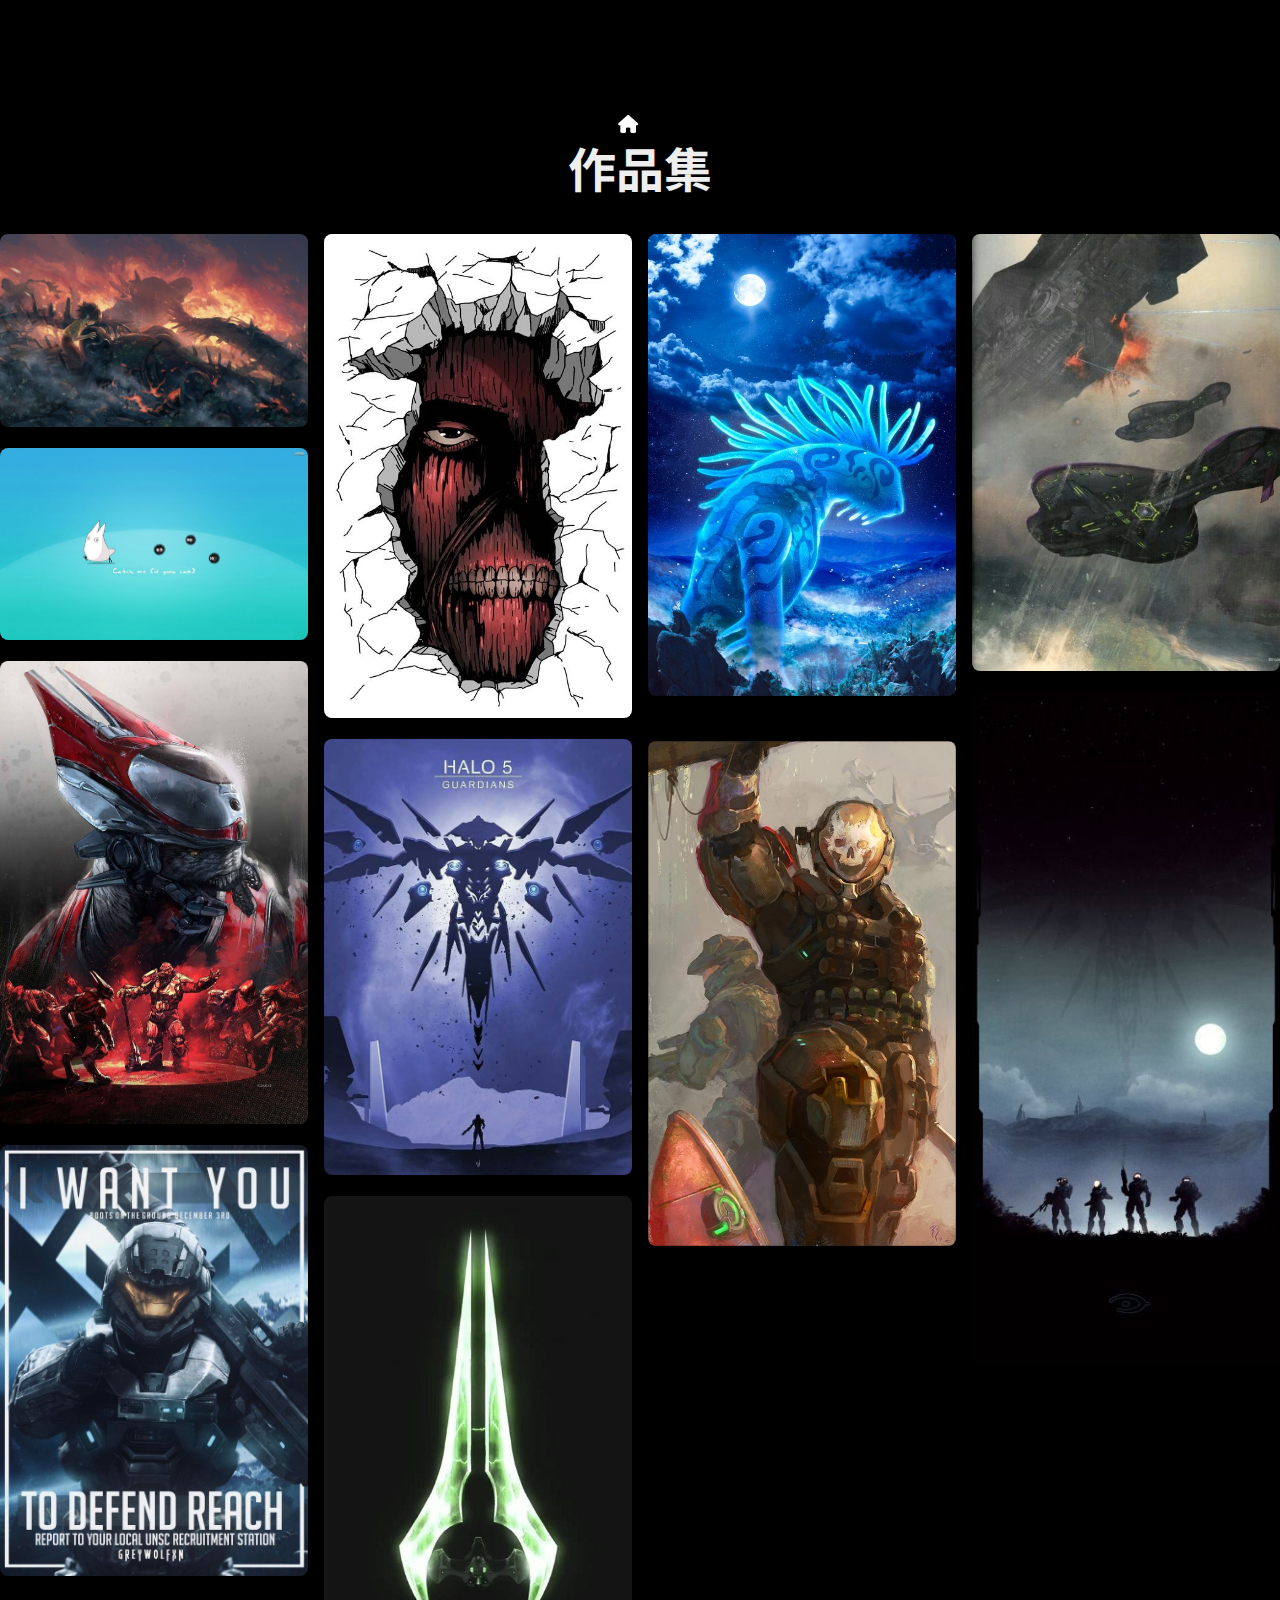
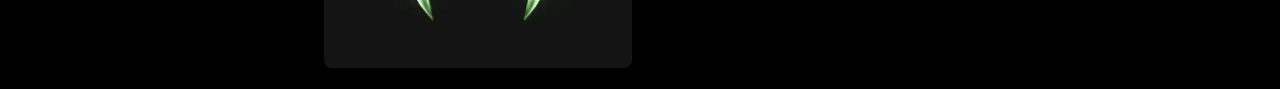
==== portfolio.html @ c99e866b "Add files via upload" ====
<!DOCTYPE html>
<html lang="en">
<head>
    <meta charset="UTF-8">
    <meta http-equiv="X-UA-Compatible" content="IE=edge">
    <meta name="viewport" content="width=device-width, initial-scale=1.0">
    <title>Index</title>
    <link rel="stylesheet" href="style.css">
    <link rel="stylesheet" href="https://cdnjs.cloudflare.com/ajax/libs/font-awesome/6.5.1/css/all.min.css">
    <link rel="preconnect" href="https://fonts.googleapis.com">
    <link rel="preconnect" href="https://fonts.gstatic.com" crossorigin>
    <link href="https://fonts.googleapis.com/css2?family=Noto+Sans+TC:wght@100..900&family=Noto+Sans:ital,wght@0,100..900;1,100..900&display=swap" rel="stylesheet">

</head>
<body>
    <header>
        <nav>
            <a href="index.html" data-tab="intro">
                <i class="fa-solid fa-house"></i>
            </a>
        </nav>
    </header>
    <div id="portfolio" class="portfolio-title">
        <h1>作品集</h1>
            </div>
                <div class="portfolio">
                    <img src="img/P1.jpg" alt="">
                    <img src="img/P2.jpg" alt="">
                    <img src="img/P3.jpg" alt="">
                    <img src="img/P4.jpg" alt="">
                    <img src="img/P5.jpg" alt="">
                    <img src="img/P6.jpg" alt="">
                    <img src="img/P7.jpg" alt="">
                    <img src="img/P8.jpg" alt="">
                    <img src="img/P9.jpg" alt="">
                    <img src="img/P10.jpg" alt="">
                    <img src="img/P11.jpg" alt="">
                    <img src="img/P12.jpg" alt="">

                </div>

    <script src="app.js"></script>
</body>
</html>
---- style.css ----
@import url('https://fonts.googleapis.com/css2?family=Pacifico&display=swap');
body{
    margin :0;
    background-color: #000000;
      font-family: "Noto Sans TC", sans-serif;
      font-optical-sizing: auto;
      font-weight: 400;
      font-style: normal;
}
header{
    width: 100%;
    height: 100px;
    position: fixed;
    z-index: 100;
    text-align: center;
    padding-top: 10px;
}
header i{
    color: white;
    border-radius: 50px; 
}
header i:hover{
    background-color: #fff;
    color: black;
}
header nav a{
    padding: 6px 12px;
    margin: auto;
    margin-right: 25px;
    color: white;
    font-size: small;
    font-size: 18px;
    border-radius: 20px;
}
header nav a:hover{
    background-color: #eee;
    color: #000000;
}
.banner{
    height: 100vh;
    position: relative;
    overflow: hidden;
}
.banner .bg{
    position: absolute;
    left: 0;
    bottom: 0;
    width: 100%;
    height: 100%;
    background-size: auto 100%;
    background-position: center bottom;
    transition: 0.1s;
}
.banner .bg-1{
    background-image: url('img/0.png');
}
.banner .bg-2{
    background-image: url('img/1.png');
}
.banner .bg-3{
    background-image: url('img/2.png');
}
.banner .bg-4{
    background-image: url('img/3.png');
}
.banner .bg-5{
    background-image: url('img/4.png');
}
.banner .bg-6{
    background-image: url('img/5.png');
}
.banner .bg-7{
    background-image: url('img/6.png');
}
.banner .bg-8{
    background-image: url('img/7.png');
}
.banner .bg-9{
    background-image: url('img/8.png');
}
.dragon {
    background-image: url("img/dragon.png");
    opacity: 0;
    transition: transform 0.5s ease, opacity 0.5s ease;
}
.fire{
    background-image: url("img/fire.png");
}
.banner  h1{
    position: absolute;
    top: 20%;
    left: 0;
    width: 100%;
    text-align: center;
    font-size: 11rem;
    color: #fff;
}
.intro{
    min-height: 50vh;
    color: #eee;
    display: flex;
    flex-direction: column;
    justify-content: center;
    align-items: center;
    font-size: 24px;
}
.intro img{
    width: 130px;
    height: 130px;
    border-radius: 50%;
}
.intro p{
    width: 700px;
    max-width: 100%;
    text-align: center;
    font-size: 18px;
}
.special-skill{
    position: relative;
    margin-top: 100px;
    width: 100%;
    height: 370px;
    overflow: hidden;
    font-size: 18px;
}
.skill h1{
    font-size: 24px;
}
.skill{
    position: absolute;
    width: 200px;
    height: 320px;
    text-align: justify;
    background-color: #fff;
    border-radius: 10px;
    padding: 20px;
    transition:  0.5s;
    left: calc(50% - 110px);
    top: 0;
}
.skill-item{
    display: flex;
    flex-direction: column;
    justify-content: center;
    align-items: center;
    text-align: center;
}
.skill i{
    width: 100px;
    height: 100px;
    color: #FFAA31;
    font-size: 5em;
    display: flex;
    justify-content: center;
    align-items: center;
    border-radius: 5px;
}
#next{
    position: absolute;
    right: 50px;
    top: 40%;
}
#prev{
    position: absolute;
    left: 50px;
    top: 40%;
}
#prev, #next{
    color: #fff;
    background: none;
    border: none;
    font-size: xxx-large;
    font-family: monospace;
    font-weight: bold;
    opacity: 0.5;
    transition: opacity 0.5s;
}
#prev:hover,
#next:hover{
    opacity: 1;
}
.portfolio-title{
    margin-top: 100px;
    color: #eee;
    display: flex;
    flex-direction: column;
    justify-content: center;
    align-items: center;
    font-size: 24px;
}
.portfolio{
columns: 300px;
}
.portfolio img {
    width: 100%;
    margin-bottom: 1em;
    border-radius: 8px;
}
.tab{
    width: 100%;
    height: 100vh;
    overflow: hidden;
    position: relative;
    background-size: 50%;
}
.tab .container{
    width: 1140px;
    max-width: 100%;
    height: 100%;
    padding-top: 50px;
    box-sizing: border-box;
    margin: auto;
    position: relative;
}
#interest{
    color: black;
    background-size: cover;
}
#interest .title{
    display: flex;
    flex-direction: column;
    justify-content: center;
    align-items: center;
    font-size: 36px;
    color: #fff;
}
#interest .list{
    height: 100%;
    display: grid;
    grid-template-columns: repeat(3, 1fr);
    padding: 50px;
    box-sizing: border-box;
    gap: 0px;
}
#interest .list .item{
    display: flex;
    flex-direction: column;
    justify-content: center;
    align-items: center;
    text-align: center;
    padding: 20px;
    border-radius: 5px;
}
#interest .list .item:nth-child(odd){
    background-color: white;
}
#interest .list .item i{
    width: 50px;
    height: 50px;
    background-color: #eee;
    color: #FFAA31;
    font-size: 2em;
    display: flex;
    justify-content: center;
    align-items: center;
    border-radius: 5px;
}
#interest .list .item .name{
    font-size: 1.5em;
    margin-top: 0.7em;
}
#interest .list .item .des{
    font-size: small;
    opacity: 0.8;
}
#interest .list .item .des{
        font-size: small;
        opacity: 0.8;
    }
#interest .list .item:nth-child(even) .name, 
#interest .list .item:nth-child(even) .des {
    color: white;
}
.animation-show{
    transform: translateY(50px);
    opacity: 0;
    transition: 0.7s;
}
.active .animation-show{
    transform: translateY(0);
    opacity: 1;
}
.animation-show:nth-child(2){
    transition-delay: 0.3s;
}
.animation-show:nth-child(3){
    transition-delay: 0.6s;
}
.animation-show:nth-child(4){
    transition-delay: 0.9s;
}
@media screen and (max-width: 768px){
    .banner h1{
        font-size: 5rem;
    }
    #interest .list{
        padding: 0px;
        grid-template-columns: repeat(2, 1fr);
    }
}
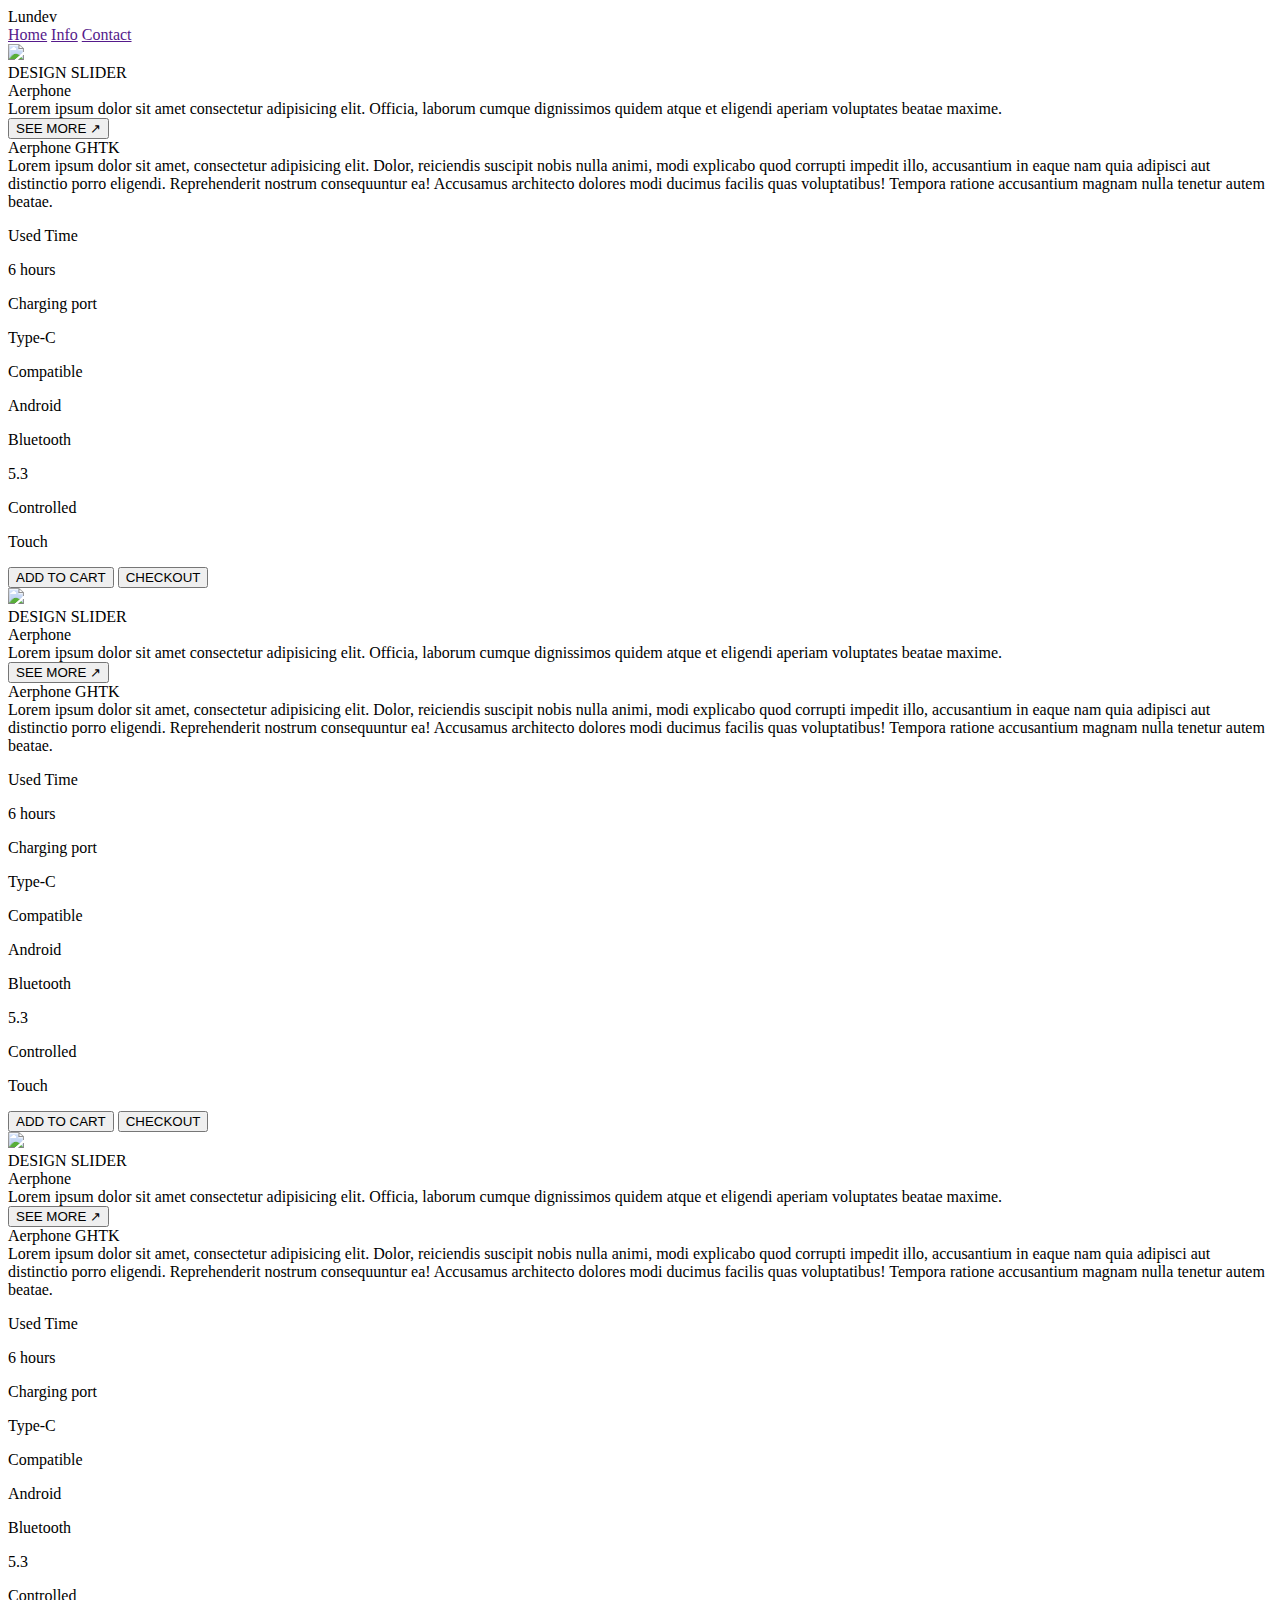
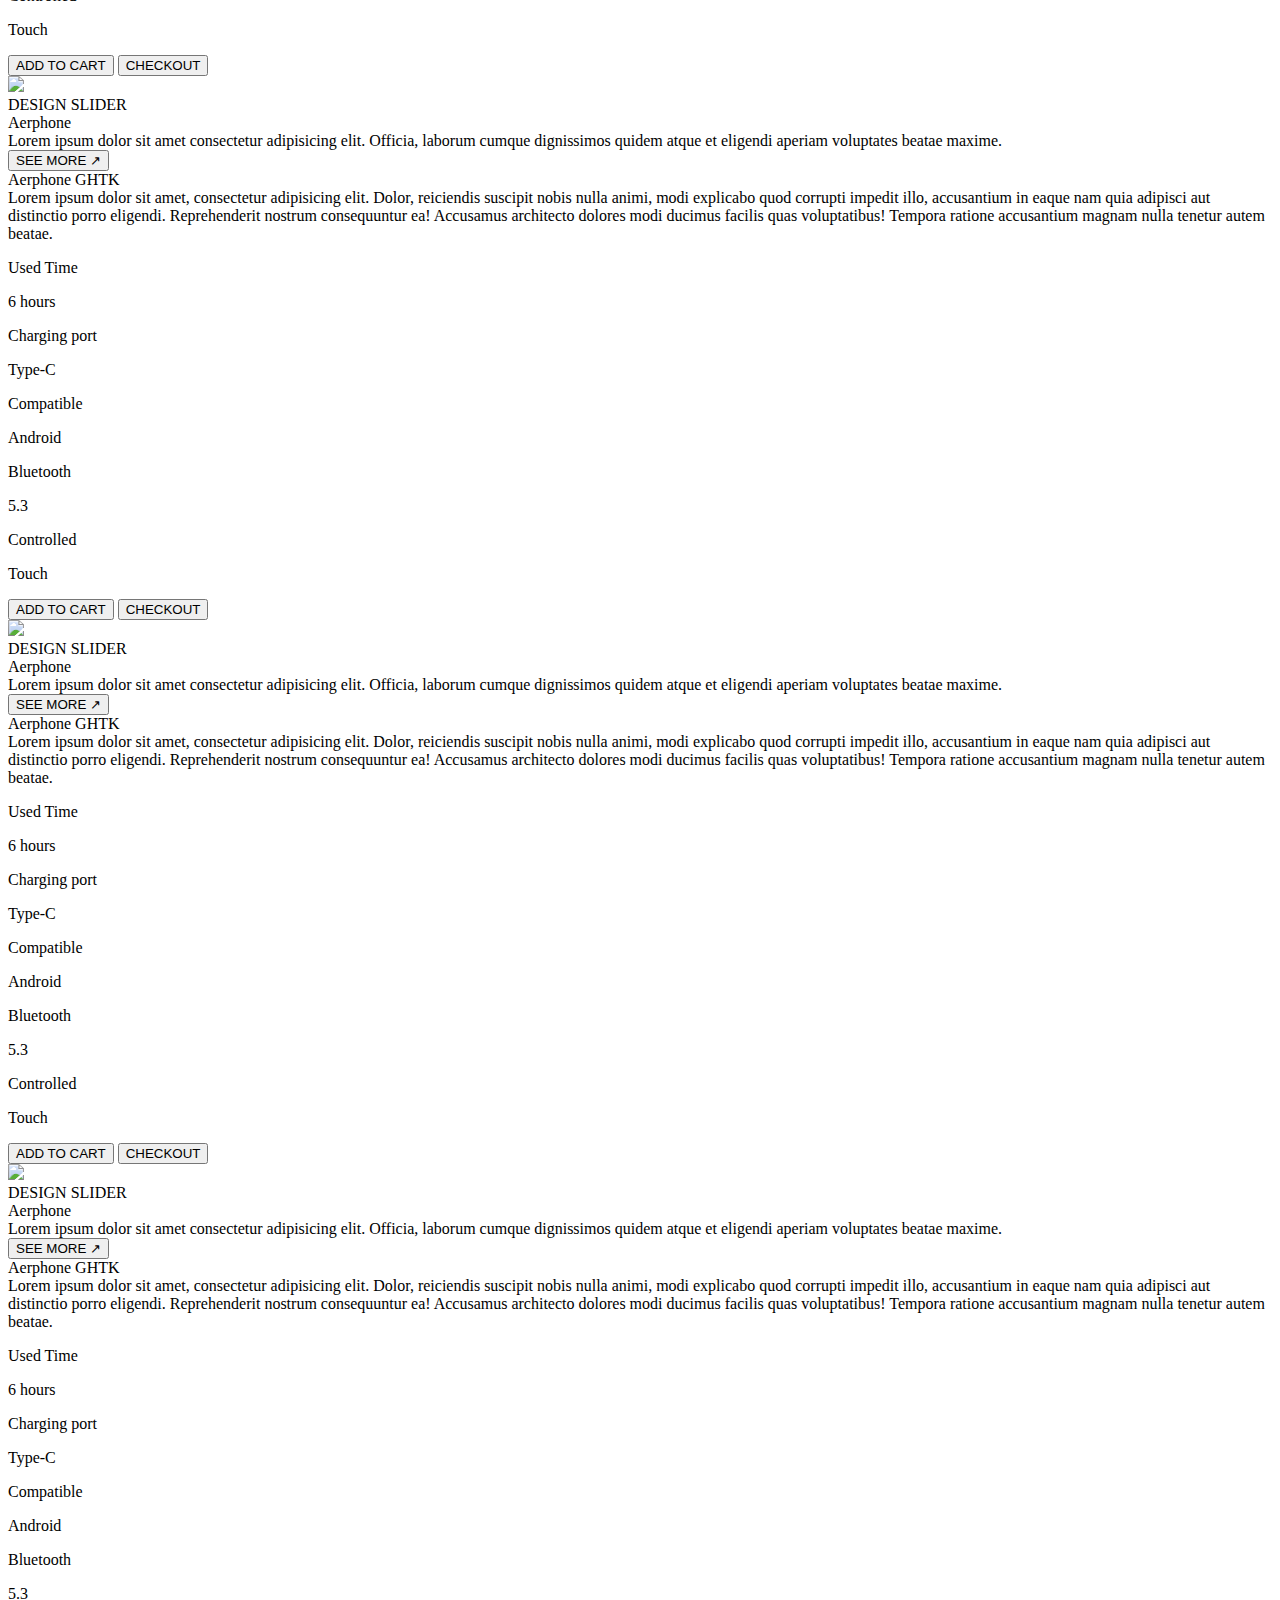
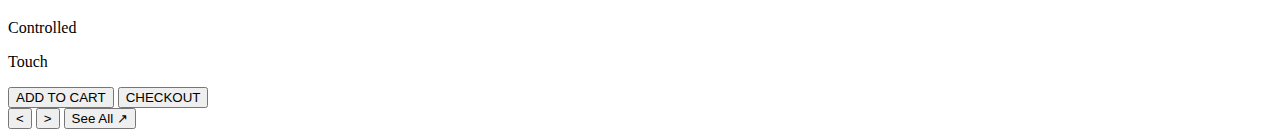
==== commit c86ed13f: "Add files via upload" ====
--- a/portfolio.html
+++ b/portfolio.html
@@ -1,44 +1,308 @@
-<!DOCTYPE html>
-<html lang="en">
-<head>
-    <meta charset="UTF-8">
-    <meta http-equiv="X-UA-Compatible" content="IE=edge">
-    <meta name="viewport" content="width=device-width, initial-scale=1.0">
-    <title>Index</title>
-    <link rel="stylesheet" href="style.css">
-    <link rel="stylesheet" href="https://cdnjs.cloudflare.com/ajax/libs/font-awesome/6.5.1/css/all.min.css">
-    <link rel="preconnect" href="https://fonts.googleapis.com">
-    <link rel="preconnect" href="https://fonts.gstatic.com" crossorigin>
-    <link href="https://fonts.googleapis.com/css2?family=Noto+Sans+TC:wght@100..900&family=Noto+Sans:ital,wght@0,100..900;1,100..900&display=swap" rel="stylesheet">
-
-</head>
-<body>
-    <header>
-        <nav>
-            <a href="index.html" data-tab="intro">
-                <i class="fa-solid fa-house"></i>
-            </a>
-        </nav>
-    </header>
-    <div id="portfolio" class="portfolio-title">
-        <h1>作品集</h1>
-            </div>
-                <div class="portfolio">
-                    <img src="img/P1.jpg" alt="">
-                    <img src="img/P2.jpg" alt="">
-                    <img src="img/P3.jpg" alt="">
-                    <img src="img/P4.jpg" alt="">
-                    <img src="img/P5.jpg" alt="">
-                    <img src="img/P6.jpg" alt="">
-                    <img src="img/P7.jpg" alt="">
-                    <img src="img/P8.jpg" alt="">
-                    <img src="img/P9.jpg" alt="">
-                    <img src="img/P10.jpg" alt="">
-                    <img src="img/P11.jpg" alt="">
-                    <img src="img/P12.jpg" alt="">
-
-                </div>
-
-    <script src="app.js"></script>
-</body>
-</html>
+<!DOCTYPE html>
+<html lang="en">
+<head>
+    <meta charset="UTF-8">
+    <meta name="viewport" content="width=device-width, initial-scale=1.0">
+    <title>Document</title>
+    <link rel="stylesheet" href="style2.css">
+</head>
+<body>
+    
+<header>
+    <div class="logo">Lundev</div>
+    <nav>
+        <a href="">Home</a>
+        <a href="">Info</a>
+        <a href="">Contact</a>
+    </nav>
+</header>
+    <div class="carousel">
+        <div class="list">
+            <div class="item">
+                <img src="images/img1.png">
+                <div class="introduce">
+                    <div class="title">DESIGN SLIDER</div>
+                    <div class="topic">Aerphone</div>
+                    <div class="des">
+                        <!-- 20 lorem -->
+                        Lorem ipsum dolor sit amet consectetur adipisicing elit. Officia, laborum cumque dignissimos quidem atque et eligendi aperiam voluptates beatae maxime.
+                    </div>
+                    <button class="seeMore">SEE MORE &#8599</button>
+                </div>
+                <div class="detail">
+                    <div class="title">Aerphone GHTK</div>
+                    <div class="des">
+                        <!-- lorem 50 -->
+                        Lorem ipsum dolor sit amet, consectetur adipisicing elit. Dolor, reiciendis suscipit nobis nulla animi, modi explicabo quod corrupti impedit illo, accusantium in eaque nam quia adipisci aut distinctio porro eligendi. Reprehenderit nostrum consequuntur ea! Accusamus architecto dolores modi ducimus facilis quas voluptatibus! Tempora ratione accusantium magnam nulla tenetur autem beatae.
+                    </div>
+                    <div class="specifications">
+                        <div>
+                            <p>Used Time</p>
+                            <p>6 hours</p>
+                        </div>
+                        <div>
+                            <p>Charging port</p>
+                            <p>Type-C</p>
+                        </div>
+                        <div>
+                            <p>Compatible</p>
+                            <p>Android</p>
+                        </div>
+                        <div>
+                            <p>Bluetooth</p>
+                            <p>5.3</p>
+                        </div>
+                        <div>
+                            <p>Controlled</p>
+                            <p>Touch</p>
+                        </div>
+                    </div>
+                    <div class="checkout">
+                        <button>ADD TO CART</button>
+                        <button>CHECKOUT</button>
+                    </div>
+                </div>
+            </div>
+
+            <div class="item">
+                <img src="images/img2.png">
+                <div class="introduce">
+                    <div class="title">DESIGN SLIDER</div>
+                    <div class="topic">Aerphone</div>
+                    <div class="des">
+                        <!-- 20 lorem -->
+                        Lorem ipsum dolor sit amet consectetur adipisicing elit. Officia, laborum cumque dignissimos quidem atque et eligendi aperiam voluptates beatae maxime.
+                    </div>
+                    <button class="seeMore">SEE MORE &#8599</button>
+                </div>
+                <div class="detail">
+                    <div class="title">Aerphone GHTK</div>
+                    <div class="des">
+                        <!-- lorem 50 -->
+                        Lorem ipsum dolor sit amet, consectetur adipisicing elit. Dolor, reiciendis suscipit nobis nulla animi, modi explicabo quod corrupti impedit illo, accusantium in eaque nam quia adipisci aut distinctio porro eligendi. Reprehenderit nostrum consequuntur ea! Accusamus architecto dolores modi ducimus facilis quas voluptatibus! Tempora ratione accusantium magnam nulla tenetur autem beatae.
+                    </div>
+                    <div class="specifications">
+                        <div>
+                            <p>Used Time</p>
+                            <p>6 hours</p>
+                        </div>
+                        <div>
+                            <p>Charging port</p>
+                            <p>Type-C</p>
+                        </div>
+                        <div>
+                            <p>Compatible</p>
+                            <p>Android</p>
+                        </div>
+                        <div>
+                            <p>Bluetooth</p>
+                            <p>5.3</p>
+                        </div>
+                        <div>
+                            <p>Controlled</p>
+                            <p>Touch</p>
+                        </div>
+                    </div>
+                    <div class="checkout">
+                        <button>ADD TO CART</button>
+                        <button>CHECKOUT</button>
+                    </div>
+                </div>
+            </div>
+
+            <div class="item">
+                <img src="images/img3.png">
+                <div class="introduce">
+                    <div class="title">DESIGN SLIDER</div>
+                    <div class="topic">Aerphone</div>
+                    <div class="des">
+                        <!-- 20 lorem -->
+                        Lorem ipsum dolor sit amet consectetur adipisicing elit. Officia, laborum cumque dignissimos quidem atque et eligendi aperiam voluptates beatae maxime.
+                    </div>
+                    <button class="seeMore">SEE MORE &#8599</button>
+                </div>
+                <div class="detail">
+                    <div class="title">Aerphone GHTK</div>
+                    <div class="des">
+                        <!-- lorem 50 -->
+                        Lorem ipsum dolor sit amet, consectetur adipisicing elit. Dolor, reiciendis suscipit nobis nulla animi, modi explicabo quod corrupti impedit illo, accusantium in eaque nam quia adipisci aut distinctio porro eligendi. Reprehenderit nostrum consequuntur ea! Accusamus architecto dolores modi ducimus facilis quas voluptatibus! Tempora ratione accusantium magnam nulla tenetur autem beatae.
+                    </div>
+                    <div class="specifications">
+                        <div>
+                            <p>Used Time</p>
+                            <p>6 hours</p>
+                        </div>
+                        <div>
+                            <p>Charging port</p>
+                            <p>Type-C</p>
+                        </div>
+                        <div>
+                            <p>Compatible</p>
+                            <p>Android</p>
+                        </div>
+                        <div>
+                            <p>Bluetooth</p>
+                            <p>5.3</p>
+                        </div>
+                        <div>
+                            <p>Controlled</p>
+                            <p>Touch</p>
+                        </div>
+                    </div>
+                    <div class="checkout">
+                        <button>ADD TO CART</button>
+                        <button>CHECKOUT</button>
+                    </div>
+                </div>
+            </div>
+
+            <div class="item">
+                <img src="images/img4.png">
+                <div class="introduce">
+                    <div class="title">DESIGN SLIDER</div>
+                    <div class="topic">Aerphone</div>
+                    <div class="des">
+                        <!-- 20 lorem -->
+                        Lorem ipsum dolor sit amet consectetur adipisicing elit. Officia, laborum cumque dignissimos quidem atque et eligendi aperiam voluptates beatae maxime.
+                    </div>
+                    <button class="seeMore">SEE MORE &#8599</button>
+                </div>
+                <div class="detail">
+                    <div class="title">Aerphone GHTK</div>
+                    <div class="des">
+                        <!-- lorem 50 -->
+                        Lorem ipsum dolor sit amet, consectetur adipisicing elit. Dolor, reiciendis suscipit nobis nulla animi, modi explicabo quod corrupti impedit illo, accusantium in eaque nam quia adipisci aut distinctio porro eligendi. Reprehenderit nostrum consequuntur ea! Accusamus architecto dolores modi ducimus facilis quas voluptatibus! Tempora ratione accusantium magnam nulla tenetur autem beatae.
+                    </div>
+                    <div class="specifications">
+                        <div>
+                            <p>Used Time</p>
+                            <p>6 hours</p>
+                        </div>
+                        <div>
+                            <p>Charging port</p>
+                            <p>Type-C</p>
+                        </div>
+                        <div>
+                            <p>Compatible</p>
+                            <p>Android</p>
+                        </div>
+                        <div>
+                            <p>Bluetooth</p>
+                            <p>5.3</p>
+                        </div>
+                        <div>
+                            <p>Controlled</p>
+                            <p>Touch</p>
+                        </div>
+                    </div>
+                    <div class="checkout">
+                        <button>ADD TO CART</button>
+                        <button>CHECKOUT</button>
+                    </div>
+                </div>
+            </div>
+
+            <div class="item">
+                <img src="images/img5.png">
+                <div class="introduce">
+                    <div class="title">DESIGN SLIDER</div>
+                    <div class="topic">Aerphone</div>
+                    <div class="des">
+                        <!-- 20 lorem -->
+                        Lorem ipsum dolor sit amet consectetur adipisicing elit. Officia, laborum cumque dignissimos quidem atque et eligendi aperiam voluptates beatae maxime.
+                    </div>
+                    <button class="seeMore">SEE MORE &#8599</button>
+                </div>
+                <div class="detail">
+                    <div class="title">Aerphone GHTK</div>
+                    <div class="des">
+                        <!-- lorem 50 -->
+                        Lorem ipsum dolor sit amet, consectetur adipisicing elit. Dolor, reiciendis suscipit nobis nulla animi, modi explicabo quod corrupti impedit illo, accusantium in eaque nam quia adipisci aut distinctio porro eligendi. Reprehenderit nostrum consequuntur ea! Accusamus architecto dolores modi ducimus facilis quas voluptatibus! Tempora ratione accusantium magnam nulla tenetur autem beatae.
+                    </div>
+                    <div class="specifications">
+                        <div>
+                            <p>Used Time</p>
+                            <p>6 hours</p>
+                        </div>
+                        <div>
+                            <p>Charging port</p>
+                            <p>Type-C</p>
+                        </div>
+                        <div>
+                            <p>Compatible</p>
+                            <p>Android</p>
+                        </div>
+                        <div>
+                            <p>Bluetooth</p>
+                            <p>5.3</p>
+                        </div>
+                        <div>
+                            <p>Controlled</p>
+                            <p>Touch</p>
+                        </div>
+                    </div>
+                    <div class="checkout">
+                        <button>ADD TO CART</button>
+                        <button>CHECKOUT</button>
+                    </div>
+                </div>
+            </div>
+
+            <div class="item">
+                <img src="images/img6.png">
+                <div class="introduce">
+                    <div class="title">DESIGN SLIDER</div>
+                    <div class="topic">Aerphone</div>
+                    <div class="des">
+                        <!-- 20 lorem -->
+                        Lorem ipsum dolor sit amet consectetur adipisicing elit. Officia, laborum cumque dignissimos quidem atque et eligendi aperiam voluptates beatae maxime.
+                    </div>
+                    <button class="seeMore">SEE MORE &#8599</button>
+                </div>
+                <div class="detail">
+                    <div class="title">Aerphone GHTK</div>
+                    <div class="des">
+                        <!-- lorem 50 -->
+                        Lorem ipsum dolor sit amet, consectetur adipisicing elit. Dolor, reiciendis suscipit nobis nulla animi, modi explicabo quod corrupti impedit illo, accusantium in eaque nam quia adipisci aut distinctio porro eligendi. Reprehenderit nostrum consequuntur ea! Accusamus architecto dolores modi ducimus facilis quas voluptatibus! Tempora ratione accusantium magnam nulla tenetur autem beatae.
+                    </div>
+                    <div class="specifications">
+                        <div>
+                            <p>Used Time</p>
+                            <p>6 hours</p>
+                        </div>
+                        <div>
+                            <p>Charging port</p>
+                            <p>Type-C</p>
+                        </div>
+                        <div>
+                            <p>Compatible</p>
+                            <p>Android</p>
+                        </div>
+                        <div>
+                            <p>Bluetooth</p>
+                            <p>5.3</p>
+                        </div>
+                        <div>
+                            <p>Controlled</p>
+                            <p>Touch</p>
+                        </div>
+                    </div>
+                    <div class="checkout">
+                        <button>ADD TO CART</button>
+                        <button>CHECKOUT</button>
+                    </div>
+                </div>
+            </div>
+        </div>
+        <div class="arrows">
+            <button id="prev"><</button>
+            <button id="next">></button>
+            <button id="back">See All  &#8599</button>
+        </div>
+    </div>
+
+
+
+    <script src="app.js"></script>
+</body>
+</html>--- a/style2.css
+++ b/style2.css
@@ -0,0 +1,88 @@
+.tab{
+    width: 100%;
+    height: 100vh;
+    overflow: hidden;
+    position: relative;
+    background-image: url(images/bg.png);
+    background-size: 50%;
+}
+.tab .container{
+    width: 1140px;
+    max-width: 100%;
+    height: 100%;
+    padding-top: 50px;
+    box-sizing: border-box;
+    margin: auto;
+    position: relative;
+}
+/* skills */
+#skill{
+    background-color: #F2F0EB;
+    color: #eee;
+    background-image: linear-gradient(
+        45deg, #3A2530, #171514, #412726
+    );
+    background-size: cover;
+}
+#skill .list{
+    height: 100%;
+    display: grid;
+    grid-template-columns: repeat(3, 1fr);
+    padding: 50px;
+    box-sizing: border-box;
+    gap: 0px;
+}
+
+#skill .list .item2{
+    display: flex;
+    flex-direction: column;
+    justify-content: center;
+    align-items: center;
+    text-align: center;
+    padding: 20px;
+}
+#skill .list .item2:nth-child(odd){
+    background-color: #3F2525;
+}
+#skill .list .item2 i{
+    width: 50px;
+    height: 50px;
+    background-color: #eee;
+    color: #CA3EA7;
+    font-size: 2em;
+    display: flex;
+    justify-content: center;
+    align-items: center;
+    border-radius: 5px;
+    box-shadow: 0 10px 10px #0005;
+}
+#skill .list .item2 .name{
+    font-size: 1.5em;
+    margin-top: 0.7em;
+}
+#skill .list .item2 .des{
+    font-size: small;
+    opacity: 0.8;
+}
+
+@media screen and (max-width: 767px){
+    #skill .list{
+        padding: 0px;
+        grid-template-columns: repeat(2, 1fr);
+    }
+    #skill .list .item2:nth-child(odd){
+        background: unset;
+    }
+    #skill .list .item2:nth-child(2),
+    #skill .list .item2:nth-child(3n){
+        background: #3F2525;
+    }
+    #project .list{
+        padding: 10px;
+        grid-template-columns: repeat(2, 1fr);
+        gap: 5px;
+    }
+    #project .list .item3 img{
+        height: 100px;
+    }
+}
